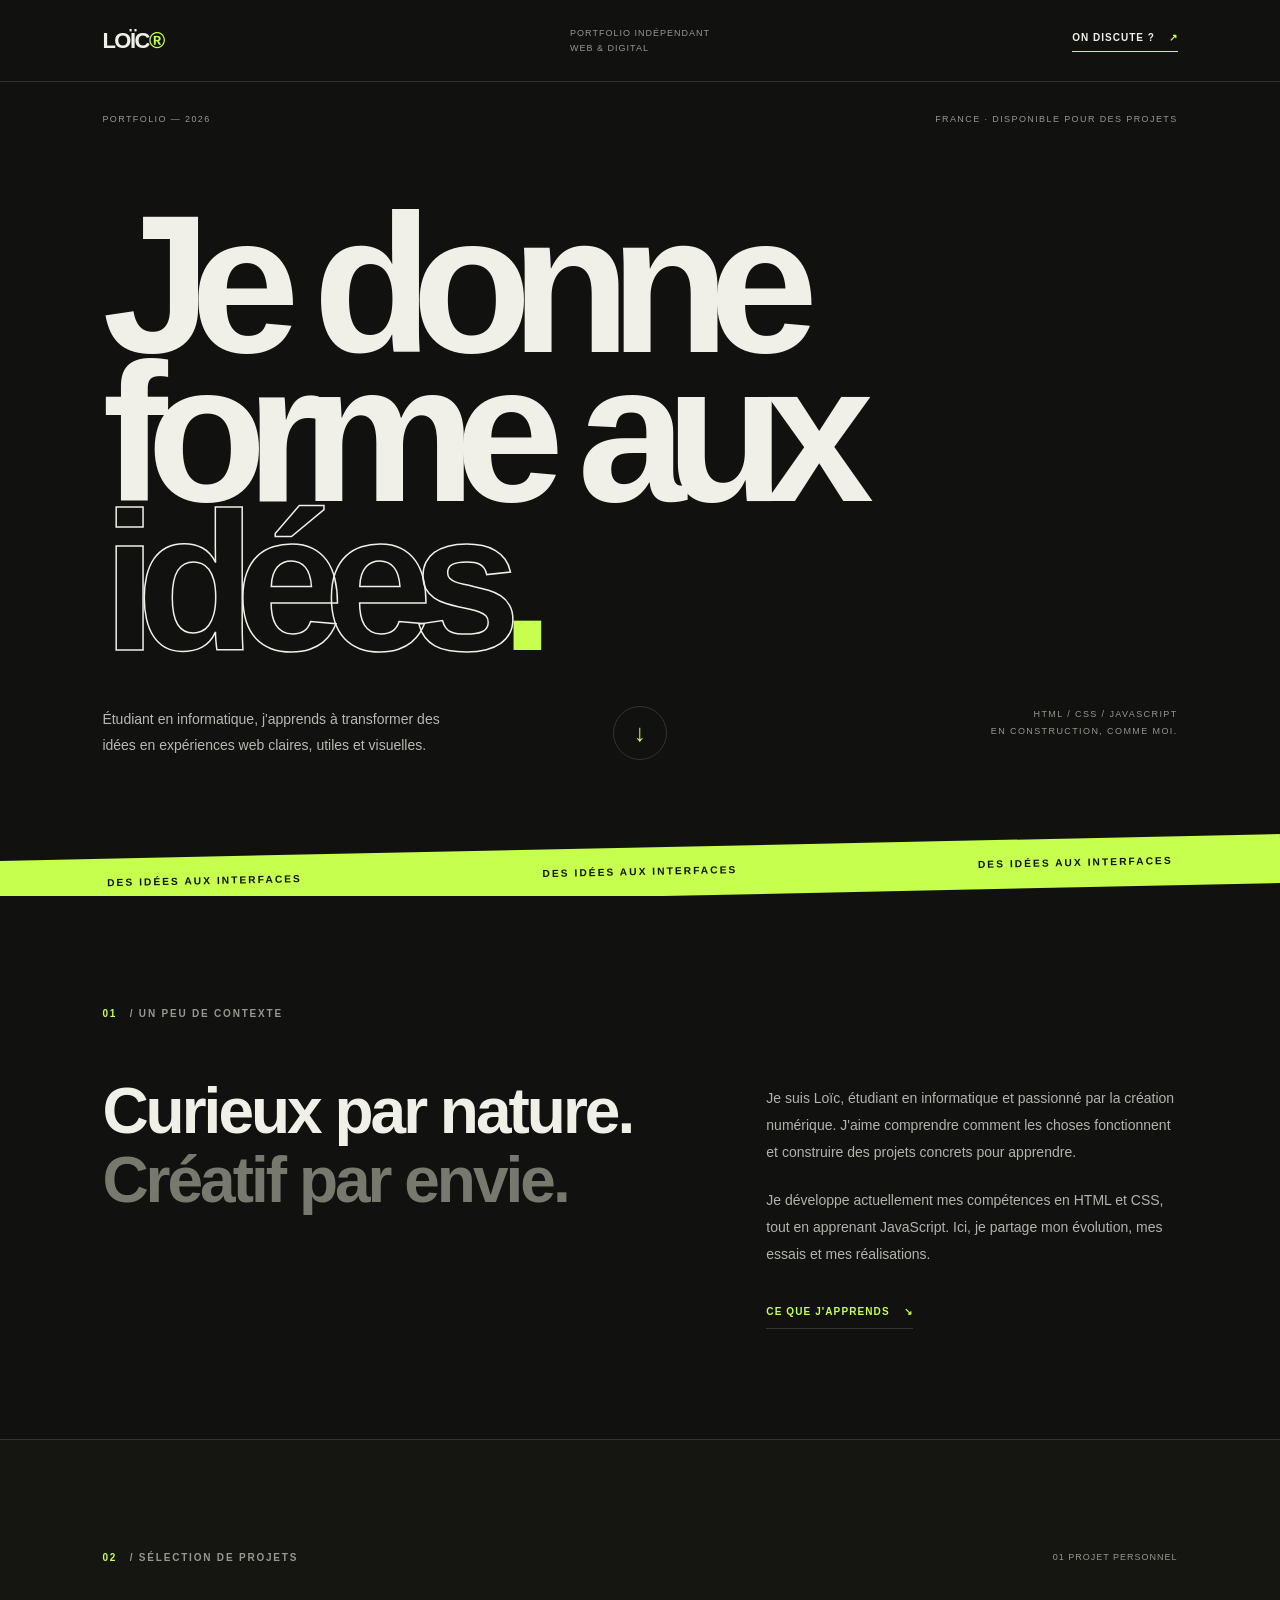
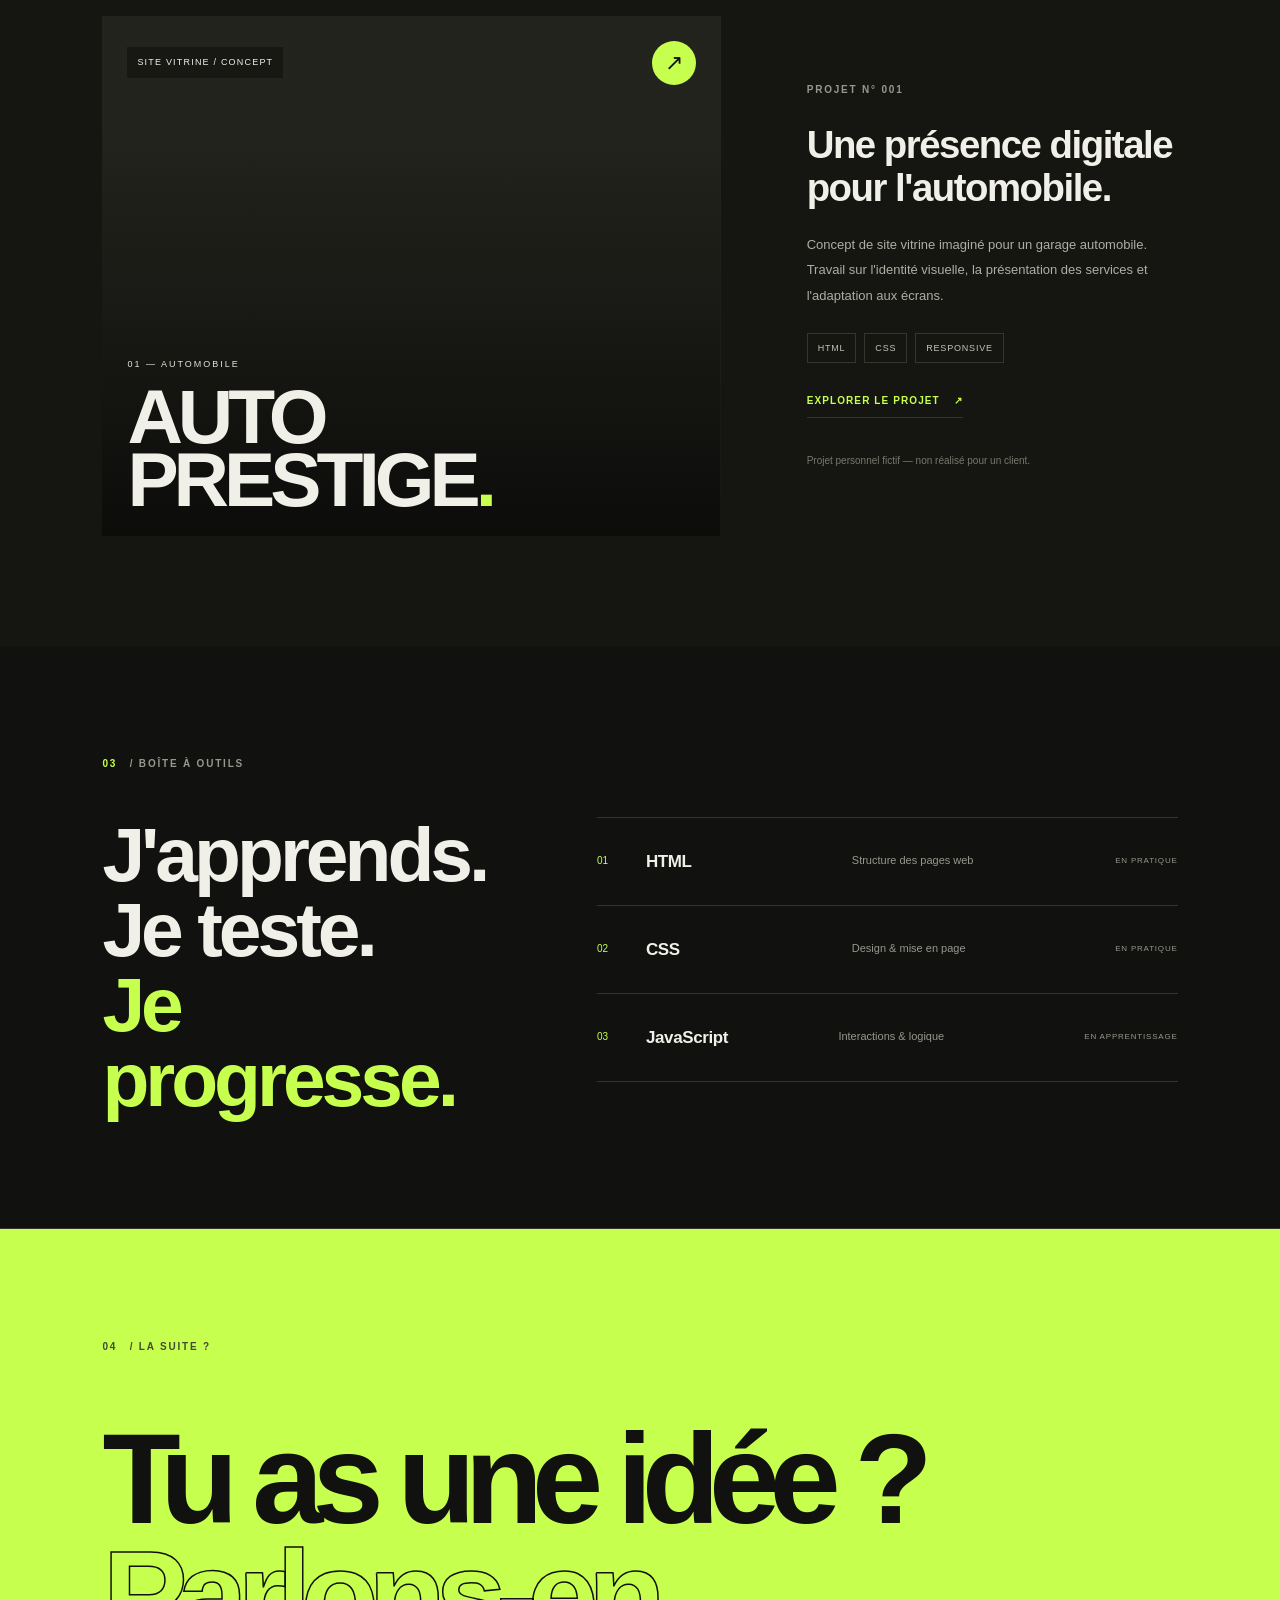
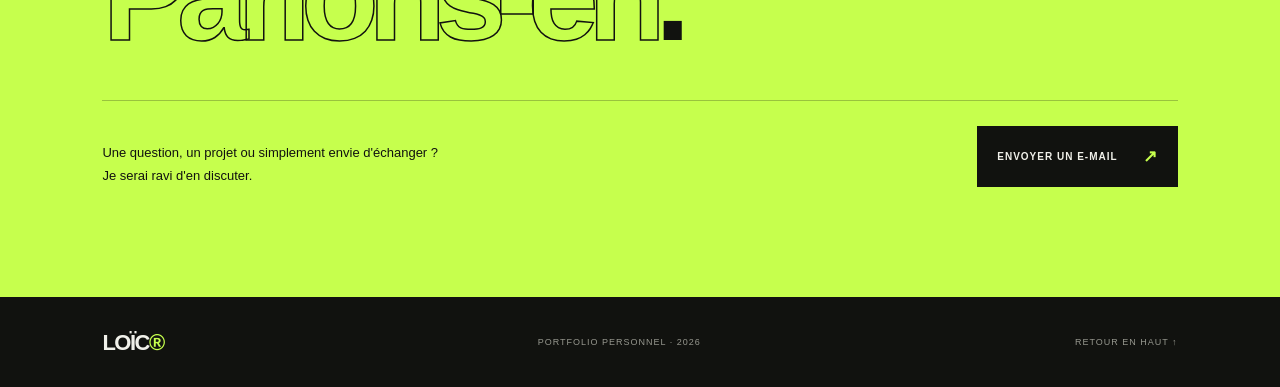
==== index.html @ 936c3dac "Préparer la page d'accueil" ====
<!DOCTYPE html>
<html lang="fr">
<head>
    <meta charset="UTF-8">
    <meta name="viewport" content="width=device-width, initial-scale=1.0">
    <meta name="description" content="Portfolio de Loïc Chauvelot — création web et projets digitaux.">

    <title>Loïc Chauvelot — Creative Developer</title>
    <link rel="stylesheet" href="style.css">
</head>

<body>

    <header class="header">
        <a class="wordmark" href="#home">LOÏC<span>®</span></a>

        <p class="header-note">PORTFOLIO INDÉPENDANT<br>WEB & DIGITAL</p>

        <a class="menu-link" href="#contact">
            ON DISCUTE ? <span>↗</span>
        </a>
    </header>

    <main>

        <!-- INTRODUCTION -->

        <section class="hero" id="home">
            <div class="hero-topline">
                <span>PORTFOLIO — 2026</span>
                <span>FRANCE · DISPONIBLE POUR DES PROJETS</span>
            </div>

            <h1>
                Je donne<br>
                forme aux<br>
                <span class="outline-text">idées<span class="acid">.</span></span>
            </h1>

            <div class="hero-bottom">
                <p class="hero-description">
                    Étudiant en informatique, j'apprends à transformer
                    des idées en expériences web claires, utiles et visuelles.
                </p>

                <a href="#projets" class="round-link" aria-label="Découvrir mes projets">
                    <span>↓</span>
                </a>

                <p class="hero-index">HTML / CSS / JAVASCRIPT<br>EN CONSTRUCTION, COMME MOI.</p>
            </div>

            <div class="hero-stripe" aria-hidden="true">
                <span>DES IDÉES AUX INTERFACES</span>
                <span>DES IDÉES AUX INTERFACES</span>
                <span>DES IDÉES AUX INTERFACES</span>
            </div>
        </section>


        <!-- INTRO PERSONNELLE -->

        <section class="intro-section section-pad" id="apropos">
            <p class="eyebrow"><span>01</span> / UN PEU DE CONTEXTE</p>

            <div class="intro-grid">
                <h2>
                    Curieux par nature.<br>
                    <span class="muted">Créatif par envie.</span>
                </h2>

                <div class="intro-copy">
                    <p>
                        Je suis Loïc, étudiant en informatique et passionné
                        par la création numérique. J'aime comprendre comment
                        les choses fonctionnent et construire des projets
                        concrets pour apprendre.
                    </p>

                    <p>
                        Je développe actuellement mes compétences en HTML
                        et CSS, tout en apprenant JavaScript. Ici, je partage
                        mon évolution, mes essais et mes réalisations.
                    </p>

                    <a class="text-link" href="#competences">
                        CE QUE J'APPRENDS <span>↘</span>
                    </a>
                </div>
            </div>
        </section>


        <!-- PROJETS -->

        <section class="projects section-pad" id="projets">
            <div class="section-head">
                <p class="eyebrow"><span>02</span> / SÉLECTION DE PROJETS</p>
                <p class="section-count">01 PROJET PERSONNEL</p>
            </div>

            <div class="project-layout">

                <a class="project-visual" href="auto-prestige/index.html">
                    <div class="project-image"></div>

                    <div class="project-overlay">
                        <span class="project-label">SITE VITRINE / CONCEPT</span>
                        <span class="project-arrow">↗</span>
                    </div>

                    <div class="project-title">
                        <span>01 — AUTOMOBILE</span>
                        <h3>AUTO<br>PRESTIGE<span>.</span></h3>
                    </div>
                </a>

                <div class="project-details">
                    <p class="eyebrow">PROJET N° 001</p>

                    <h3>Une présence digitale<br>pour l'automobile.</h3>

                    <p>
                        Concept de site vitrine imaginé pour un garage automobile.
                        Travail sur l'identité visuelle, la présentation des services
                        et l'adaptation aux écrans.
                    </p>

                    <div class="tag-list">
                        <span>HTML</span>
                        <span>CSS</span>
                        <span>RESPONSIVE</span>
                    </div>

                    <a class="text-link" href="auto-prestige/index.html">
                        EXPLORER LE PROJET <span>↗</span>
                    </a>

                    <p class="disclaimer">
                        Projet personnel fictif — non réalisé pour un client.
                    </p>
                </div>

            </div>
        </section>


        <!-- COMPÉTENCES -->

        <section class="skills section-pad" id="competences">
            <p class="eyebrow"><span>03</span> / BOÎTE À OUTILS</p>

            <div class="skills-layout">
                <h2>
                    J'apprends.<br>
                    Je teste.<br>
                    <span class="acid">Je progresse.</span>
                </h2>

                <div class="skills-list">
                    <div class="skill-row">
                        <span class="skill-no">01</span>
                        <h3>HTML</h3>
                        <p>Structure des pages web</p>
                        <span class="skill-status">EN PRATIQUE</span>
                    </div>

                    <div class="skill-row">
                        <span class="skill-no">02</span>
                        <h3>CSS</h3>
                        <p>Design & mise en page</p>
                        <span class="skill-status">EN PRATIQUE</span>
                    </div>

                    <div class="skill-row">
                        <span class="skill-no">03</span>
                        <h3>JavaScript</h3>
                        <p>Interactions & logique</p>
                        <span class="skill-status">EN APPRENTISSAGE</span>
                    </div>
                </div>
            </div>
        </section>


        <!-- CONTACT -->

        <section class="contact section-pad" id="contact">
            <p class="eyebrow"><span>04</span> / LA SUITE ?</p>

            <h2>
                Tu as une idée ?<br>
                <span>Parlons-en<span class="acid">.</span></span>
            </h2>

            <div class="contact-bottom">
                <p>
                    Une question, un projet ou simplement envie d'échanger ?
                    Je serai ravi d'en discuter.
                </p>

                <!-- Remplace cette adresse par ton adresse réelle -->
                <a class="contact-button" href="mailto:tonadresse@email.com">
                    ENVOYER UN E-MAIL <span>↗</span>
                </a>
            </div>
        </section>

    </main>


    <footer class="footer">
        <a class="wordmark" href="#home">LOÏC<span>®</span></a>
        <p>PORTFOLIO PERSONNEL · 2026</p>
        <a href="#home" class="back-top">RETOUR EN HAUT ↑</a>
    </footer>

</body>
</html>
---- style.css ----
/* =========================
   01 — DIRECTION ARTISTIQUE
========================= */

:root {
    --bg: #11120f;
    --panel: #191a16;
    --text: #f0f0e9;
    --muted: #96978e;
    --acid: #c6ff4d;
    --line: #34352e;
}

* {
    margin: 0;
    padding: 0;
    box-sizing: border-box;
}

html {
    scroll-behavior: smooth;
    scroll-padding-top: 90px;
}

body {
    background: var(--bg);
    color: var(--text);
    font-family: Arial, Helvetica, sans-serif;
    line-height: 1.6;
    overflow-x: hidden;
}

a {
    color: inherit;
    text-decoration: none;
}

::selection {
    color: var(--bg);
    background: var(--acid);
}

.acid {
    color: var(--acid);
}

.section-pad {
    padding: 110px 8%;
}

.eyebrow {
    color: var(--muted);
    font-size: 10px;
    font-weight: 700;
    letter-spacing: 1.8px;
}

.eyebrow span {
    color: var(--acid);
    margin-right: 8px;
}


/* =========================
   02 — HEADER
========================= */

.header {
    min-height: 82px;
    padding: 20px 8%;
    display: grid;
    grid-template-columns: 1fr 1fr 1fr;
    align-items: center;
    border-bottom: 1px solid var(--line);
}

.wordmark {
    width: fit-content;
    font-size: 22px;
    font-weight: 900;
    letter-spacing: -1.5px;
}

.wordmark span {
    color: var(--acid);
}

.header-note {
    justify-self: center;
    color: var(--muted);
    font-size: 9px;
    line-height: 1.6;
    letter-spacing: 1px;
}

.menu-link {
    justify-self: end;
    padding-bottom: 5px;
    border-bottom: 1px solid var(--acid);
    font-size: 10px;
    font-weight: 700;
    letter-spacing: 1px;
}

.menu-link span {
    margin-left: 10px;
    color: var(--acid);
    transition: transform 0.2s;
}

.menu-link:hover span {
    display: inline-block;
    transform: translate(3px, -3px);
}


/* =========================
   03 — HERO
========================= */

.hero {
    position: relative;
    padding: 30px 8% 0;
    overflow: hidden;
}

.hero-topline {
    display: flex;
    justify-content: space-between;
    gap: 20px;
    color: var(--muted);
    font-size: 9px;
    letter-spacing: 1.4px;
}

.hero h1 {
    position: relative;
    z-index: 2;
    margin-top: 85px;
    font-size: clamp(100px, 15.3vw, 220px);
    line-height: 0.76;
    letter-spacing: -0.105em;
    font-weight: 900;
    animation: title-in 0.8s ease both;
}

.outline-text {
    color: transparent;
    -webkit-text-stroke: 1.5px var(--text);
}

.hero h1 .acid {
    -webkit-text-stroke: 0;
}

.hero-bottom {
    position: relative;
    z-index: 3;
    min-height: 190px;
    padding-top: 48px;
    display: grid;
    grid-template-columns: 1fr auto 1fr;
    align-items: start;
    gap: 30px;
}

.hero-description {
    max-width: 340px;
    color: #b8b9b0;
    font-size: 14px;
    line-height: 1.9;
}

.round-link {
    width: 54px;
    height: 54px;
    display: grid;
    place-items: center;
    border: 1px solid var(--line);
    border-radius: 50%;
    color: var(--acid);
    font-size: 24px;
    transition: color 0.25s, background 0.25s,
                transform 0.25s, border-color 0.25s;
}

.round-link:hover {
    color: var(--bg);
    background: var(--acid);
    border-color: var(--acid);
    transform: translateY(4px);
}

.hero-index {
    justify-self: end;
    color: var(--muted);
    font-size: 9px;
    line-height: 1.9;
    letter-spacing: 1.4px;
    text-align: right;
}

.hero-stripe {
    width: calc(100% + 16.8%);
    margin-left: -8.4%;
    min-height: 48px;
    display: flex;
    justify-content: space-around;
    align-items: center;
    gap: 25px;
    overflow: hidden;
    color: var(--bg);
    background: var(--acid);
    transform: rotate(-1.2deg) scale(1.02);
}

.hero-stripe span {
    flex-shrink: 0;
    font-size: 10px;
    font-weight: 900;
    letter-spacing: 2px;
}


/* =========================
   04 — INTRODUCTION
========================= */

.intro-section {
    border-bottom: 1px solid var(--line);
}

.intro-grid {
    display: grid;
    grid-template-columns: 1.15fr 0.85fr;
    gap: 10%;
    margin-top: 55px;
}

.intro-grid h2 {
    font-size: clamp(38px, 5vw, 65px);
    line-height: 1.08;
    letter-spacing: -3px;
}

.muted {
    color: #77796f;
}

.intro-copy {
    padding-top: 8px;
}

.intro-copy p {
    max-width: 470px;
    margin-bottom: 20px;
    color: #b2b3aa;
    font-size: 14px;
    line-height: 1.95;
}

.text-link {
    display: inline-flex;
    align-items: center;
    gap: 14px;
    margin-top: 15px;
    padding-bottom: 8px;
    color: var(--acid);
    border-bottom: 1px solid var(--line);
    font-size: 10px;
    font-weight: 700;
    letter-spacing: 1.1px;
}

.text-link span {
    transition: transform 0.2s;
}

.text-link:hover span {
    transform: translate(3px, 3px);
}


/* =========================
   05 — PROJETS
========================= */

.projects {
    background: #151611;
}

.section-head {
    display: flex;
    justify-content: space-between;
    align-items: center;
    gap: 20px;
}

.section-count {
    color: var(--muted);
    font-size: 9px;
    letter-spacing: 1px;
}

.project-layout {
    display: grid;
    grid-template-columns: 1.25fr 0.75fr;
    align-items: center;
    gap: 8%;
    margin-top: 50px;
}

.project-visual {
    position: relative;
    min-height: 520px;
    display: flex;
    flex-direction: column;
    justify-content: space-between;
    padding: 25px;
    overflow: hidden;
    background: #25251f;
    isolation: isolate;
}

.project-image {
    position: absolute;
    z-index: -2;
    inset: 0;
    background-image:
        linear-gradient(
            180deg,
            rgba(9, 10, 8, 0.05) 20%,
            rgba(9, 10, 8, 0.9) 100%
        ),
        url("https://images.unsplash.com/photo-1492144534655-ae79c964c9d7?auto=format&fit=crop&w=1500&q=85");
    background-size: cover;
    background-position: center;
    transition: transform 0.7s cubic-bezier(.2,.7,.2,1);
}

.project-visual:hover .project-image {
    transform: scale(1.045);
}

.project-overlay {
    display: flex;
    justify-content: space-between;
    align-items: center;
}

.project-label {
    padding: 8px 10px;
    color: var(--text);
    background: rgba(17, 18, 15, 0.65);
    backdrop-filter: blur(8px);
    font-size: 9px;
    letter-spacing: 1.2px;
}

.project-arrow {
    width: 44px;
    height: 44px;
    display: grid;
    place-items: center;
    color: var(--bg);
    background: var(--acid);
    border-radius: 50%;
    font-size: 22px;
    transition: transform 0.25s;
}

.project-visual:hover .project-arrow {
    transform: rotate(45deg);
}

.project-title > span {
    color: #e4e4dc;
    font-size: 9px;
    letter-spacing: 2px;
}

.project-title h3 {
    margin-top: 10px;
    font-size: clamp(50px, 6vw, 82px);
    font-weight: 900;
    line-height: 0.82;
    letter-spacing: -5px;
}

.project-title h3 span {
    color: var(--acid);
}

.project-details {
    padding: 25px 0;
}

.project-details > h3 {
    margin-top: 25px;
    font-size: clamp(28px, 3vw, 40px);
    line-height: 1.13;
    letter-spacing: -1.5px;
}

.project-details > p:not(.eyebrow):not(.disclaimer) {
    margin-top: 22px;
    color: #adaea4;
    font-size: 13px;
    line-height: 1.95;
}

.tag-list {
    display: flex;
    flex-wrap: wrap;
    gap: 8px;
    margin-top: 25px;
}

.tag-list span {
    padding: 7px 10px;
    border: 1px solid var(--line);
    color: #c3c4ba;
    font-size: 9px;
    letter-spacing: 0.8px;
}

.project-details .text-link {
    margin-top: 30px;
}

.disclaimer {
    margin-top: 35px;
    color: #77796f;
    font-size: 10px;
}


/* =========================
   06 — COMPÉTENCES
========================= */

.skills-layout {
    display: grid;
    grid-template-columns: 0.8fr 1.2fr;
    gap: 10%;
    margin-top: 45px;
}

.skills-layout > h2 {
    font-size: clamp(44px, 6vw, 78px);
    line-height: 0.98;
    letter-spacing: -4px;
}

.skills-list {
    border-top: 1px solid var(--line);
}

.skill-row {
    min-height: 88px;
    display: grid;
    grid-template-columns: 35px 1fr 1.3fr auto;
    align-items: center;
    gap: 14px;
    border-bottom: 1px solid var(--line);
    transition: padding 0.25s, background 0.25s;
}

.skill-row:hover {
    padding-left: 10px;
    background: rgba(255, 255, 255, 0.018);
}

.skill-no {
    color: var(--acid);
    font-size: 10px;
}

.skill-row h3 {
    font-size: 17px;
    letter-spacing: -0.4px;
}

.skill-row p {
    color: var(--muted);
    font-size: 11px;
}

.skill-status {
    color: var(--muted);
    font-size: 8px;
    letter-spacing: 0.8px;
}


/* =========================
   07 — CONTACT
========================= */

.contact {
    border-top: 1px solid var(--line);
    background: var(--acid);
    color: var(--bg);
}

.contact .eyebrow,
.contact .eyebrow span {
    color: #434a32;
}

.contact h2 {
    margin-top: 65px;
    font-size: clamp(55px, 10vw, 135px);
    line-height: 0.92;
    letter-spacing: -0.085em;
}

.contact h2 > span {
    color: transparent;
    -webkit-text-stroke: 1.5px var(--bg);
}

.contact h2 .acid {
    color: var(--bg);
    -webkit-text-stroke: 0;
}

.contact-bottom {
    margin-top: 45px;
    padding-top: 25px;
    display: flex;
    justify-content: space-between;
    align-items: flex-end;
    gap: 30px;
    border-top: 1px solid rgba(17, 18, 15, 0.25);
}

.contact-bottom p {
    max-width: 350px;
    font-size: 13px;
    line-height: 1.8;
}

.contact-button {
    display: inline-flex;
    align-items: center;
    gap: 25px;
    padding: 17px 20px;
    color: var(--text);
    background: var(--bg);
    font-size: 10px;
    font-weight: 700;
    letter-spacing: 1px;
    transition: gap 0.25s, background 0.25s;
}

.contact-button span {
    color: var(--acid);
    font-size: 17px;
}

.contact-button:hover {
    gap: 35px;
    background: #292b23;
}


/* =========================
   08 — FOOTER
========================= */

.footer {
    min-height: 90px;
    padding: 22px 8%;
    display: flex;
    justify-content: space-between;
    align-items: center;
    gap: 20px;
}

.footer p,
.back-top {
    color: var(--muted);
    font-size: 9px;
    letter-spacing: 1px;
}

.back-top:hover {
    color: var(--acid);
}


/* =========================
   09 — ANIMATIONS
========================= */

@keyframes title-in {
    from {
        opacity: 0;
        transform: translateY(25px);
    }

    to {
        opacity: 1;
        transform: translateY(0);
    }
}


/* =========================
   10 — TABLETTES
========================= */

@media (max-width: 950px) {
    .hero h1 {
        font-size: clamp(95px, 15vw, 150px);
    }

    .hero-decoration {
        display: none;
    }

    .intro-grid {
        gap: 6%;
    }

    .project-layout {
        grid-template-columns: 1fr 0.8fr;
        gap: 5%;
    }

    .project-visual {
        min-height: 440px;
    }

    .project-title h3 {
        font-size: 58px;
    }

    .skills-layout {
        grid-template-columns: 1fr;
        gap: 45px;
    }
}


/* =========================
   11 — MOBILES
========================= */

@media (max-width: 650px) {
    .section-pad {
        padding: 75px 22px;
    }

    .header {
        min-height: 72px;
        padding: 17px 22px;
        grid-template-columns: 1fr auto;
    }

    .header-note {
        display: none;
    }

    .wordmark {
        font-size: 21px;
    }

    .menu-link {
        font-size: 9px;
    }

    .hero {
        padding: 25px 22px 0;
    }

    .hero-topline {
        font-size: 8px;
        letter-spacing: 0.7px;
    }

    .hero-topline span:last-child {
        max-width: 130px;
        text-align: right;
    }

    .hero h1 {
        margin-top: 100px;
        font-size: clamp(77px, 17vw, 112px);
        line-height: 0.83;
        letter-spacing: -0.09em;
    }

    .outline-text {
        -webkit-text-stroke-width: 1px;
    }

    .hero-bottom {
        min-height: 205px;
        padding-top: 35px;
        grid-template-columns: 1fr auto;
        gap: 20px;
    }

    .hero-description {
        font-size: 12px;
    }

    .round-link {
        width: 44px;
        height: 44px;
        font-size: 20px;
    }

    .hero-index {
        grid-column: 1 / -1;
        justify-self: start;
        text-align: left;
        font-size: 8px;
    }

    .hero-stripe {
        min-height: 38px;
        gap: 25px;
    }

    .hero-stripe span {
        font-size: 8px;
    }

    .intro-grid {
        grid-template-columns: 1fr;
        gap: 30px;
        margin-top: 38px;
    }

    .intro-grid h2 {
        font-size: 42px;
        letter-spacing: -2px;
    }

    .intro-copy p {
        font-size: 13px;
    }

    .section-head {
        align-items: flex-start;
    }

    .section-count {
        font-size: 8px;
        text-align: right;
    }

    .project-layout {
        grid-template-columns: 1fr;
        gap: 25px;
        margin-top: 35px;
    }

    .project-visual {
        min-height: 440px;
        padding: 18px;
    }

    .project-title h3 {
        font-size: 70px;
    }

    .project-details {
        padding: 15px 0 0;
    }

    .project-details > h3 {
        font-size: 32px;
    }

    .project-details > p:not(.eyebrow):not(.disclaimer) {
        font-size: 12px;
    }

    .disclaimer {
        margin-top: 24px;
    }

    .skills-layout {
        margin-top: 38px;
        gap: 35px;
    }

    .skills-layout > h2 {
        font-size: 54px;
        letter-spacing: -3px;
    }

    .skill-row {
        grid-template-columns: 24px 1fr auto;
        gap: 10px;
        padding: 15px 0;
    }

    .skill-row h3 {
        font-size: 16px;
    }

    .skill-row p {
        grid-column: 2;
        grid-row: 2;
    }

    .skill-status {
        grid-column: 3;
        grid-row: 1 / 3;
        max-width: 90px;
        text-align: right;
        line-height: 1.5;
    }

    .contact h2 {
        margin-top: 50px;
        font-size: clamp(52px, 12vw, 76px);
        letter-spacing: -0.07em;
    }

    .contact-bottom {
        align-items: flex-start;
        flex-direction: column;
        gap: 25px;
    }

    .contact-button {
        width: 100%;
        justify-content: space-between;
    }

    .footer {
        padding: 25px 22px;
        flex-wrap: wrap;
    }

    .footer p {
        order: 3;
        width: 100%;
    }
}


/* =========================
   12 — PETITS ÉCRANS
========================= */

@media (max-width: 370px) {
    .hero h1 {
        font-size: 70px;
    }

    .hero-topline {
        font-size: 7px;
    }

    .project-visual {
        min-height: 360px;
    }

    .project-title h3 {
        font-size: 58px;
    }

    .section-count {
        max-width: 100px;
    }
}


/* =========================
   13 — ACCESSIBILITÉ
========================= */

@media (prefers-reduced-motion: reduce) {
    *,
    *::before,
    *::after {
        animation: none !important;
        transition: none !important;
        scroll-behavior: auto !important;
    }
}
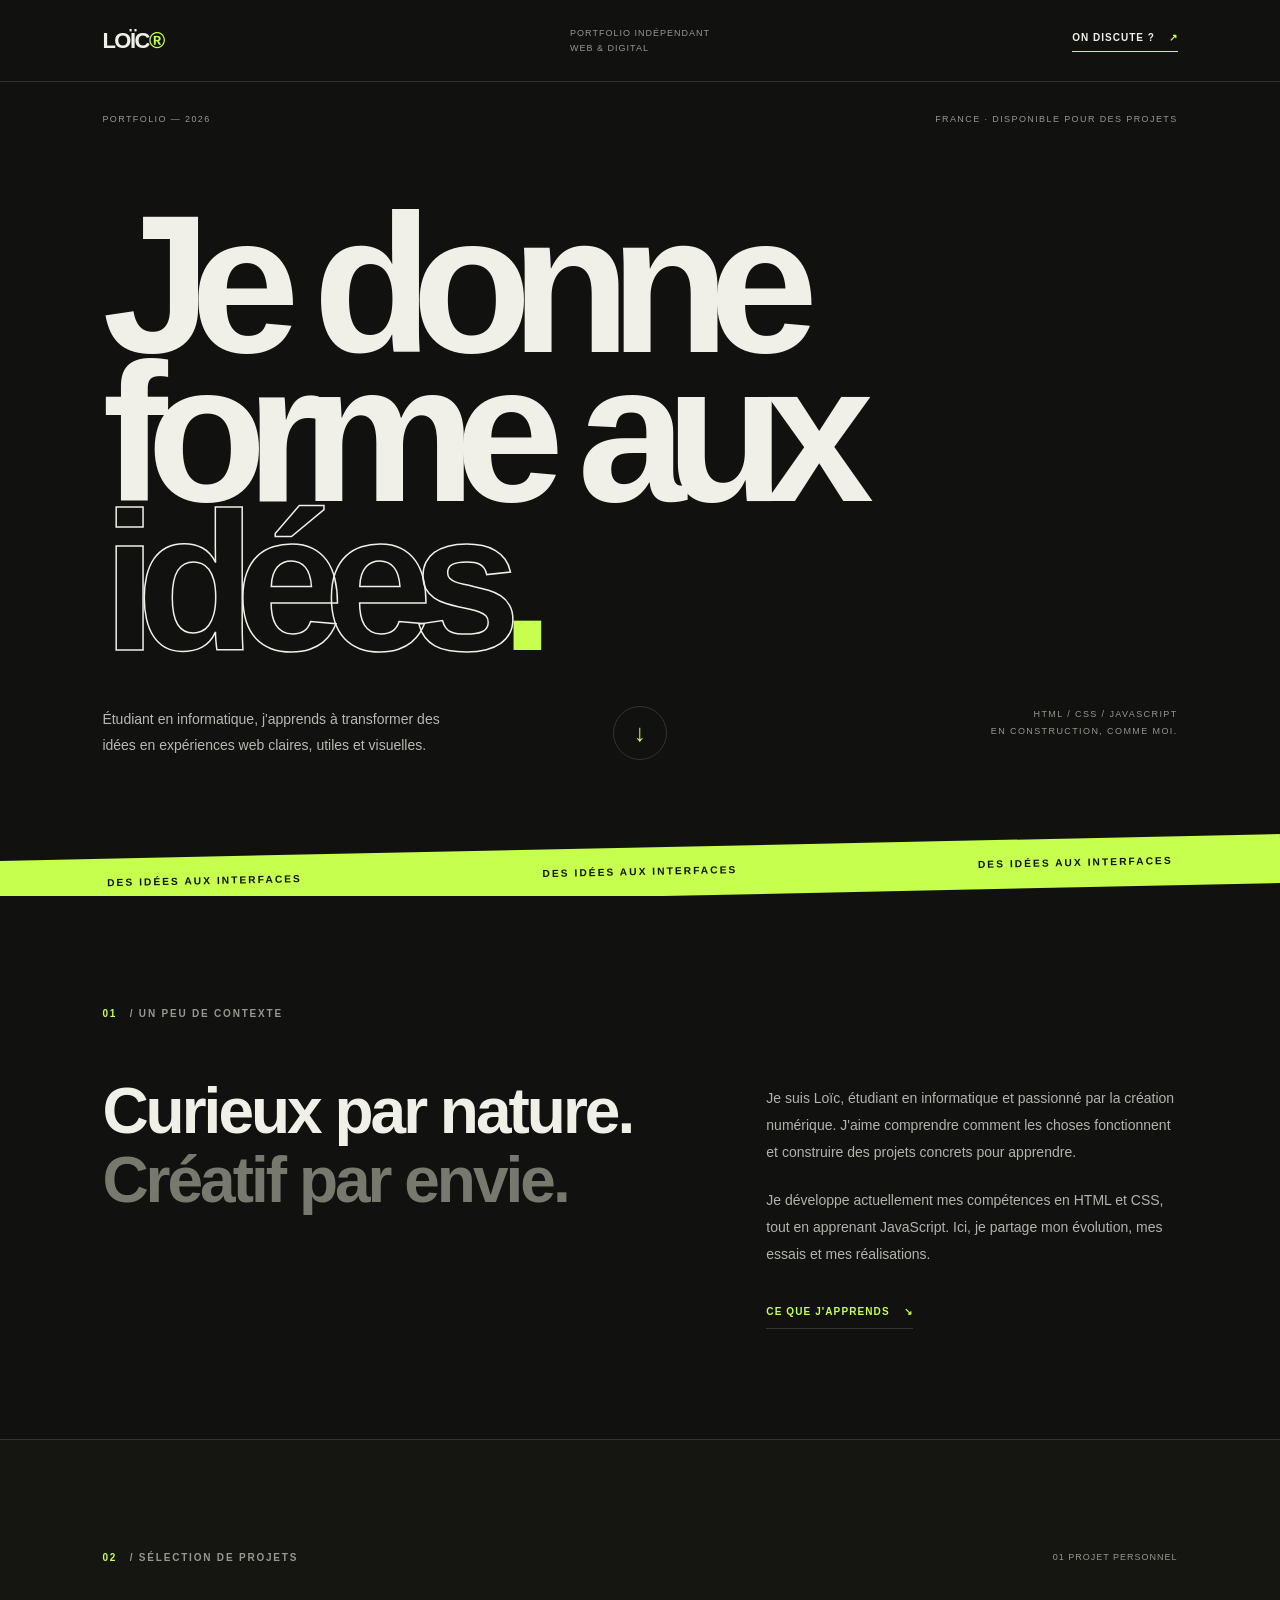
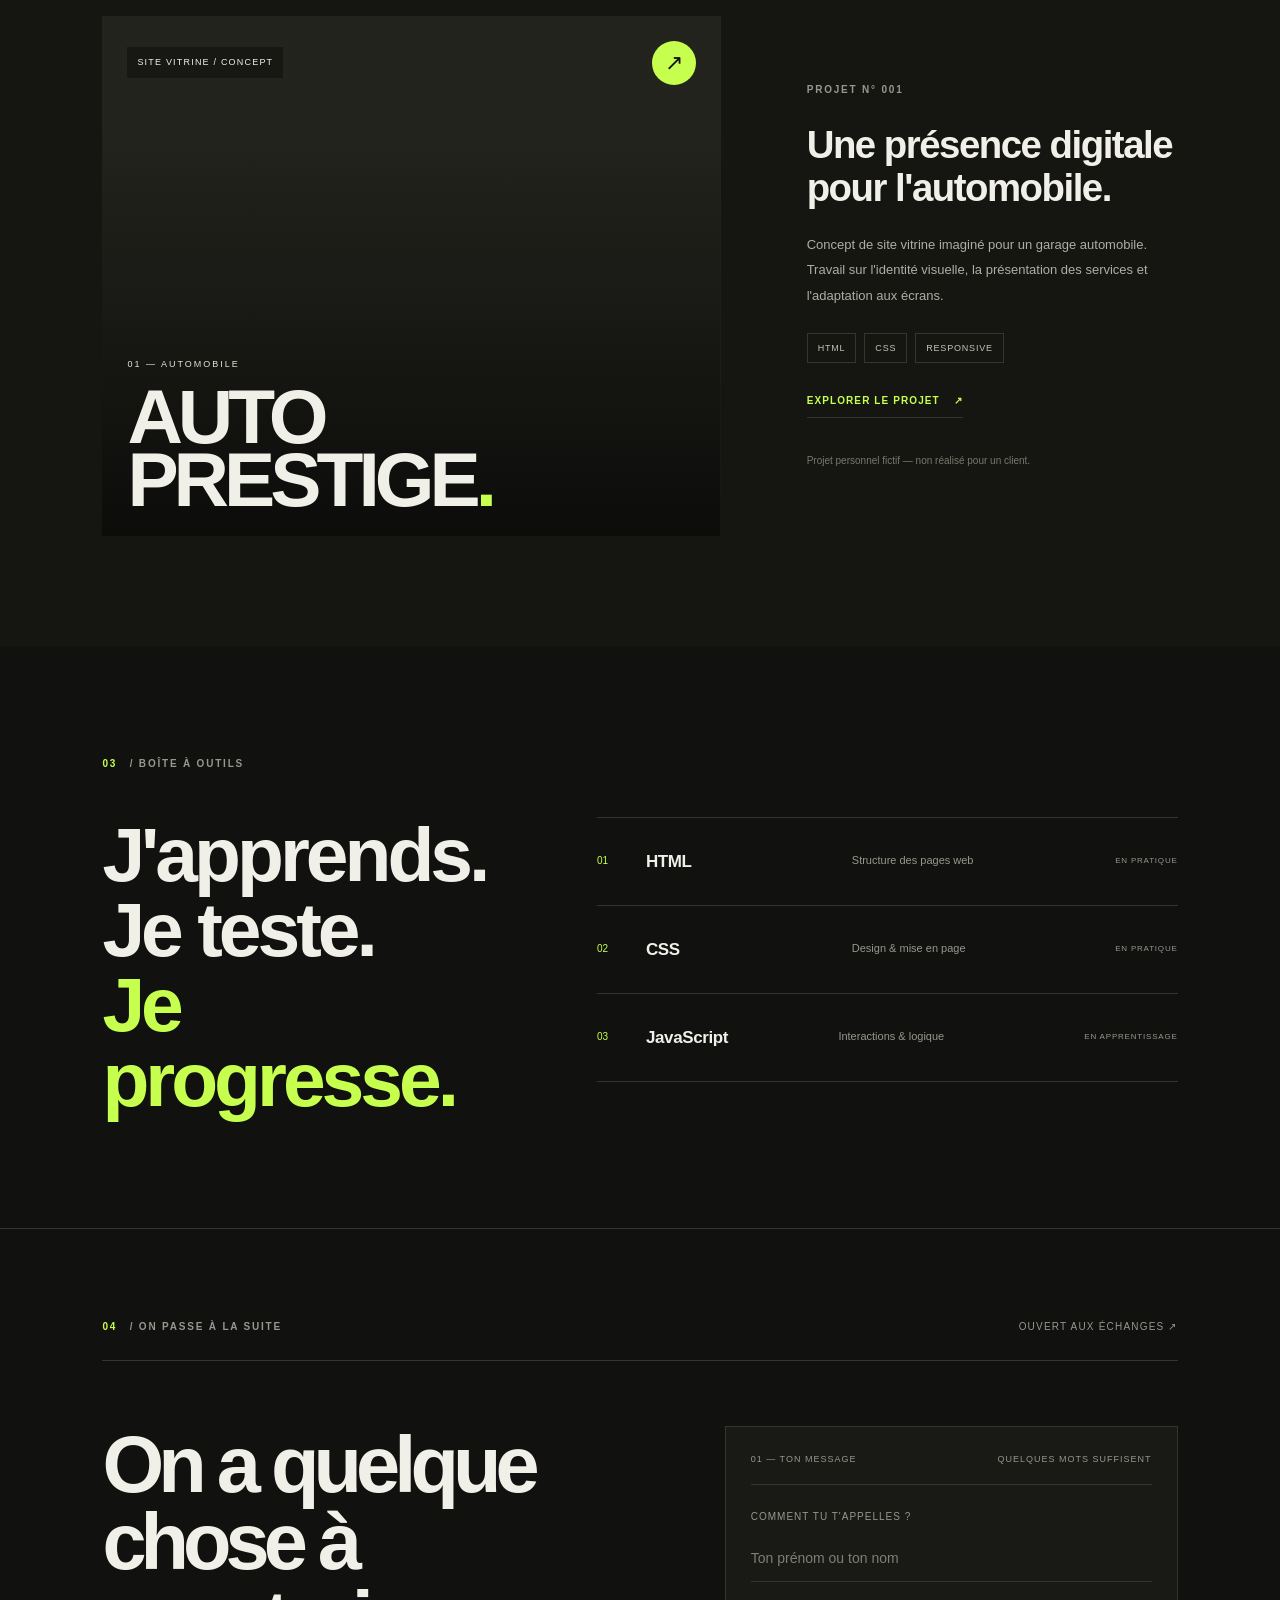
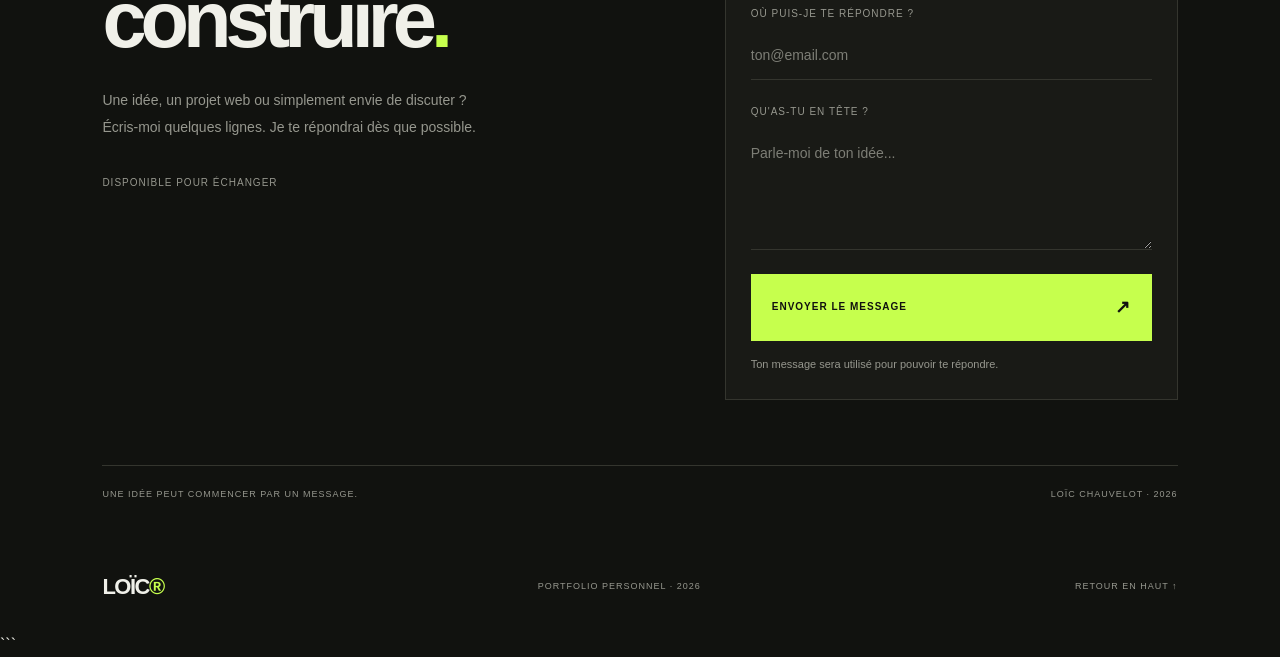
==== commit f27aec03: "Amélioration du formulaire de contact" ====
--- a/index.html
+++ b/index.html
@@ -1,6 +1,6 @@
-
 <!DOCTYPE html>
 <html lang="fr">
+
 <head>
     <meta charset="UTF-8">
     <meta name="viewport" content="width=device-width, initial-scale=1.0">
@@ -184,31 +184,101 @@
         </section>
 
 
-        <!-- CONTACT -->
-
-        <section class="contact section-pad" id="contact">
-            <p class="eyebrow"><span>04</span> / LA SUITE ?</p>
-
+<!-- CONTACT -->
+
+<section class="contact section-pad" id="contact">
+
+    <div class="contact-heading">
+        <p class="eyebrow"><span>04</span> / ON PASSE À LA SUITE</p>
+        <span class="contact-index">OUVERT AUX ÉCHANGES ↗</span>
+    </div>
+
+    <div class="contact-layout">
+
+        <div class="contact-intro">
             <h2>
-                Tu as une idée ?<br>
-                <span>Parlons-en<span class="acid">.</span></span>
+                On a quelque<br>
+                chose à <span>construire<span class="acid">.</span></span>
             </h2>
 
-            <div class="contact-bottom">
-                <p>
-                    Une question, un projet ou simplement envie d'échanger ?
-                    Je serai ravi d'en discuter.
-                </p>
-
-                <!-- Remplace cette adresse par ton adresse réelle -->
-                <a class="contact-button" href="mailto:tonadresse@email.com">
-                    ENVOYER UN E-MAIL <span>↗</span>
-                </a>
-            </div>
-        </section>
-
+            <p class="contact-description">
+                Une idée, un projet web ou simplement envie de discuter ?
+                Écris-moi quelques lignes. Je te répondrai dès que possible.
+            </p>
+
+            <div class="contact-note">
+                <span class="contact-status"></span>
+                <span>DISPONIBLE POUR ÉCHANGER</span>
+            </div>
+        </div>
+
+        <form class="contact-form"
+              action="https://formspree.io/f/xaeqjpzr"
+              method="POST">
+
+            <div class="form-topline">
+                <span>01 — TON MESSAGE</span>
+                <span>QUELQUES MOTS SUFFISENT</span>
+            </div>
+
+            <div class="form-field">
+                <label for="contact-name">COMMENT TU T'APPELLES ?</label>
+                <input
+                    type="text"
+                    id="contact-name"
+                    name="name"
+                    placeholder="Ton prénom ou ton nom"
+                    autocomplete="name"
+                    required
+                >
+            </div>
+
+            <div class="form-field">
+                <label for="contact-email">OÙ PUIS-JE TE RÉPONDRE ?</label>
+                <input
+                    type="email"
+                    id="contact-email"
+                    name="email"
+                    placeholder="ton@email.com"
+                    autocomplete="email"
+                    required
+                >
+            </div>
+
+            <div class="form-field">
+                <label for="contact-message">QU'AS-TU EN TÊTE ?</label>
+                <textarea
+                    id="contact-message"
+                    name="message"
+                    placeholder="Parle-moi de ton idée..."
+                    rows="4"
+                    required
+                ></textarea>
+            </div>
+
+            <button class="contact-button" type="submit">
+                <span>ENVOYER LE MESSAGE</span>
+                <span class="contact-button-arrow">↗</span>
+            </button>
+
+            <p class="contact-privacy">
+                Ton message sera utilisé pour pouvoir te répondre.
+            </p>
+
+        </form>
+
+    </div>
+
+    <div class="contact-bottomline">
+        <span>UNE IDÉE PEUT COMMENCER PAR UN MESSAGE.</span>
+        <span>LOÏC CHAUVELOT · 2026</span>
+    </div>
+
+</section>
     </main>
 
+
+    <!-- PIED DE PAGE -->
 
     <footer class="footer">
         <a class="wordmark" href="#home">LOÏC<span>®</span></a>
@@ -216,5 +286,9 @@
         <a href="#home" class="back-top">RETOUR EN HAUT ↑</a>
     </footer>
 
+    <script src="script.js"></script>
+
+
 </body>
 </html>
+```
--- a/style.css
+++ b/style.css
@@ -34,6 +34,12 @@
 a {
     color: inherit;
     text-decoration: none;
+}
+
+button,
+input,
+textarea {
+    font: inherit;
 }
 
 ::selection {
@@ -336,7 +342,7 @@
         url("https://images.unsplash.com/photo-1492144534655-ae79c964c9d7?auto=format&fit=crop&w=1500&q=85");
     background-size: cover;
     background-position: center;
-    transition: transform 0.7s cubic-bezier(.2,.7,.2,1);
+    transition: transform 0.7s cubic-bezier(.2, .7, .2, 1);
 }
 
 .project-visual:hover .project-image {
@@ -499,70 +505,218 @@
 ========================= */
 
 .contact {
+    position: relative;
+    overflow: hidden;
+    padding-top: 90px;
+    padding-bottom: 40px;
     border-top: 1px solid var(--line);
+    background: var(--bg);
+    color: var(--text);
+}
+
+.contact-heading {
+    display: flex;
+    justify-content: space-between;
+    align-items: center;
+    gap: 20px;
+    padding-bottom: 25px;
+    border-bottom: 1px solid var(--line);
+}
+
+.contact-heading .eyebrow {
+    color: var(--muted);
+}
+
+.contact-heading .eyebrow span {
+    color: var(--acid);
+}
+
+.contact-index {
+    color: var(--muted);
+    font-size: 10px;
+    letter-spacing: 1.2px;
+    text-align: right;
+}
+
+.contact-layout {
+    display: grid;
+    grid-template-columns: minmax(0, 1fr) minmax(0, 0.85fr);
+    align-items: start;
+    gap: clamp(35px, 7vw, 100px);
+    padding: 65px 0;
+}
+
+.contact-intro {
+    min-width: 0;
+}
+
+.contact-intro h2 {
+    margin: 0;
+    font-size: clamp(44px, 6.2vw, 82px);
+    line-height: 0.98;
+    letter-spacing: -0.075em;
+    font-weight: 600;
+    overflow-wrap: anywhere;
+}
+
+.contact-intro h2 > span {
+    color: var(--text);
+}
+
+.contact-intro h2 .acid {
+    color: var(--acid);
+}
+
+.contact-description {
+    max-width: 390px;
+    margin-top: 28px;
+    color: var(--muted);
+    font-size: 14px;
+    line-height: 1.9;
+}
+
+.contact-note {
+    display: flex;
+    align-items: center;
+    gap: 10px;
+    margin-top: 35px;
+    color: var(--muted);
+    font-size: 10px;
+    letter-spacing: 1px;
+}
+
+.contact-status {
+    width: 7px;
+    height: 7px;
+    flex-shrink: 0;
+    border-radius: 50%;
+    background: var(--acid);
+    box-shadow: 0 0 10px rgba(198, 255, 77, 0.2);
+}
+
+.contact-form {
+    display: flex;
+    flex-direction: column;
+    gap: 24px;
+    min-width: 0;
+    padding: 25px;
+    border: 1px solid var(--line);
+    background: var(--panel);
+}
+
+.form-topline {
+    display: flex;
+    justify-content: space-between;
+    gap: 12px;
+    padding-bottom: 18px;
+    border-bottom: 1px solid var(--line);
+    color: var(--muted);
+    font-size: 9px;
+    line-height: 1.6;
+    letter-spacing: 1px;
+}
+
+.form-topline span:last-child {
+    text-align: right;
+}
+
+.form-field {
+    display: flex;
+    flex-direction: column;
+    gap: 10px;
+}
+
+.form-field label {
+    color: var(--muted);
+    font-size: 10px;
+    letter-spacing: 1px;
+}
+
+.contact-form input,
+.contact-form textarea {
+    display: block;
+    width: 100%;
+    padding: 12px 0;
+    border: 0;
+    border-bottom: 1px solid var(--line);
+    border-radius: 0;
+    outline: none;
+    background: transparent;
+    color: var(--text);
+    font-family: inherit;
+    font-size: 14px;
+    transition: border-color 0.2s;
+}
+
+.contact-form textarea {
+    min-height: 110px;
+    resize: vertical;
+    line-height: 1.7;
+}
+
+.contact-form input::placeholder,
+.contact-form textarea::placeholder {
+    color: var(--muted);
+    opacity: 0.8;
+}
+
+.contact-form input:focus,
+.contact-form textarea:focus {
+    border-bottom-color: var(--acid);
+}
+
+.contact-button {
+    display: flex;
+    justify-content: space-between;
+    align-items: center;
+    gap: 20px;
+    width: 100%;
+    padding: 18px 20px;
+    border: 1px solid var(--acid);
+    border-radius: 0;
     background: var(--acid);
     color: var(--bg);
-}
-
-.contact .eyebrow,
-.contact .eyebrow span {
-    color: #434a32;
-}
-
-.contact h2 {
-    margin-top: 65px;
-    font-size: clamp(55px, 10vw, 135px);
-    line-height: 0.92;
-    letter-spacing: -0.085em;
-}
-
-.contact h2 > span {
-    color: transparent;
-    -webkit-text-stroke: 1.5px var(--bg);
-}
-
-.contact h2 .acid {
-    color: var(--bg);
-    -webkit-text-stroke: 0;
-}
-
-.contact-bottom {
-    margin-top: 45px;
-    padding-top: 25px;
-    display: flex;
-    justify-content: space-between;
-    align-items: flex-end;
-    gap: 30px;
-    border-top: 1px solid rgba(17, 18, 15, 0.25);
-}
-
-.contact-bottom p {
-    max-width: 350px;
-    font-size: 13px;
-    line-height: 1.8;
-}
-
-.contact-button {
-    display: inline-flex;
-    align-items: center;
-    gap: 25px;
-    padding: 17px 20px;
-    color: var(--text);
-    background: var(--bg);
+    font-family: inherit;
     font-size: 10px;
     font-weight: 700;
     letter-spacing: 1px;
-    transition: gap 0.25s, background 0.25s;
-}
-
-.contact-button span {
-    color: var(--acid);
-    font-size: 17px;
+    cursor: pointer;
+    transition: background 0.2s, color 0.2s;
+}
+
+.contact-button .contact-button-arrow {
+    color: var(--bg);
+    font-size: 18px;
+    transition: transform 0.2s;
 }
 
 .contact-button:hover {
-    gap: 35px;
-    background: #292b23;
+    background: transparent;
+    color: var(--acid);
+}
+
+.contact-button:hover .contact-button-arrow {
+    color: var(--acid);
+    transform: translate(3px, -3px);
+}
+
+.contact-privacy {
+    margin-top: -10px;
+    color: var(--muted);
+    font-size: 11px;
+    line-height: 1.7;
+}
+
+.contact-bottomline {
+    display: flex;
+    justify-content: space-between;
+    gap: 20px;
+    padding-top: 20px;
+    border-top: 1px solid var(--line);
+    color: var(--muted);
+    font-size: 9px;
+    line-height: 1.8;
+    letter-spacing: 1px;
 }
 
 
@@ -766,7 +920,8 @@
     }
 
     .project-title h3 {
-        font-size: 70px;
+        font-size: clamp(42px, 13vw, 60px);
+        letter-spacing: -0.07em;
     }
 
     .project-details {
@@ -818,21 +973,58 @@
         line-height: 1.5;
     }
 
-    .contact h2 {
-        margin-top: 50px;
-        font-size: clamp(52px, 12vw, 76px);
-        letter-spacing: -0.07em;
-    }
-
-    .contact-bottom {
+    /* Contact sur mobile */
+
+    .contact {
+        padding-top: 65px;
+        padding-bottom: 30px;
+    }
+
+    .contact-heading {
         align-items: flex-start;
+        gap: 15px;
+    }
+
+    .contact-index {
+        max-width: 130px;
+    }
+
+    .contact-layout {
+        grid-template-columns: 1fr;
+        gap: 40px;
+        padding: 45px 0;
+    }
+
+    .contact-intro h2 {
+        font-size: clamp(43px, 11vw, 65px);
+        letter-spacing: -0.06em;
+    }
+
+    .contact-description {
+        margin-top: 22px;
+    }
+
+    .contact-note {
+        margin-top: 25px;
+    }
+
+    .contact-form {
+        gap: 22px;
+        padding: 20px;
+    }
+
+    .form-topline {
         flex-direction: column;
-        gap: 25px;
-    }
-
-    .contact-button {
-        width: 100%;
-        justify-content: space-between;
+        gap: 5px;
+    }
+
+    .form-topline span:last-child {
+        text-align: left;
+    }
+
+    .contact-bottomline {
+        flex-direction: column;
+        gap: 8px;
     }
 
     .footer {
@@ -865,7 +1057,8 @@
     }
 
     .project-title h3 {
-        font-size: 58px;
+        font-size: clamp(38px, 12.5vw, 46px);
+        letter-spacing: -0.06em;
     }
 
     .section-count {
@@ -887,3 +1080,69 @@
         scroll-behavior: auto !important;
     }
 }
+
+
+
+/* Confirmation du formulaire */
+.contact-status {
+    display: none;
+    align-items: center;
+    gap: 12px;
+
+    box-sizing: border-box;
+    width: 100%;
+    margin: 20px 0 0;
+    padding: 14px 16px;
+
+    color: #c6ff4d;
+    background: rgba(198, 255, 77, 0.06);
+    border: 1px solid rgba(198, 255, 77, 0.25);
+    border-radius: 10px;
+
+    font-size: 14px;
+    line-height: 1.5;
+    text-align: left;
+    overflow-wrap: anywhere;
+}
+
+.contact-status.visible {
+    display: flex;
+}
+
+
+.contact-status::before {
+    content: "✓";
+    display: flex;
+    align-items: center;
+    justify-content: center;
+    flex-shrink: 0;
+
+    width: 24px;
+    height: 24px;
+    border-radius: 50%;
+
+    color: #101010;
+    background: #c6ff4d;
+    font-weight: 700;
+}
+
+@keyframes confirmationEntree {
+    from {
+        opacity: 0;
+        transform: translateY(8px);
+    }
+
+    to {
+        opacity: 1;
+        transform: translateY(0);
+    }
+}
+
+@media (max-width: 600px) {
+    .contact-status {
+        width: 100%;
+        margin-top: 18px;
+        padding: 12px 14px;
+    }
+}
+
